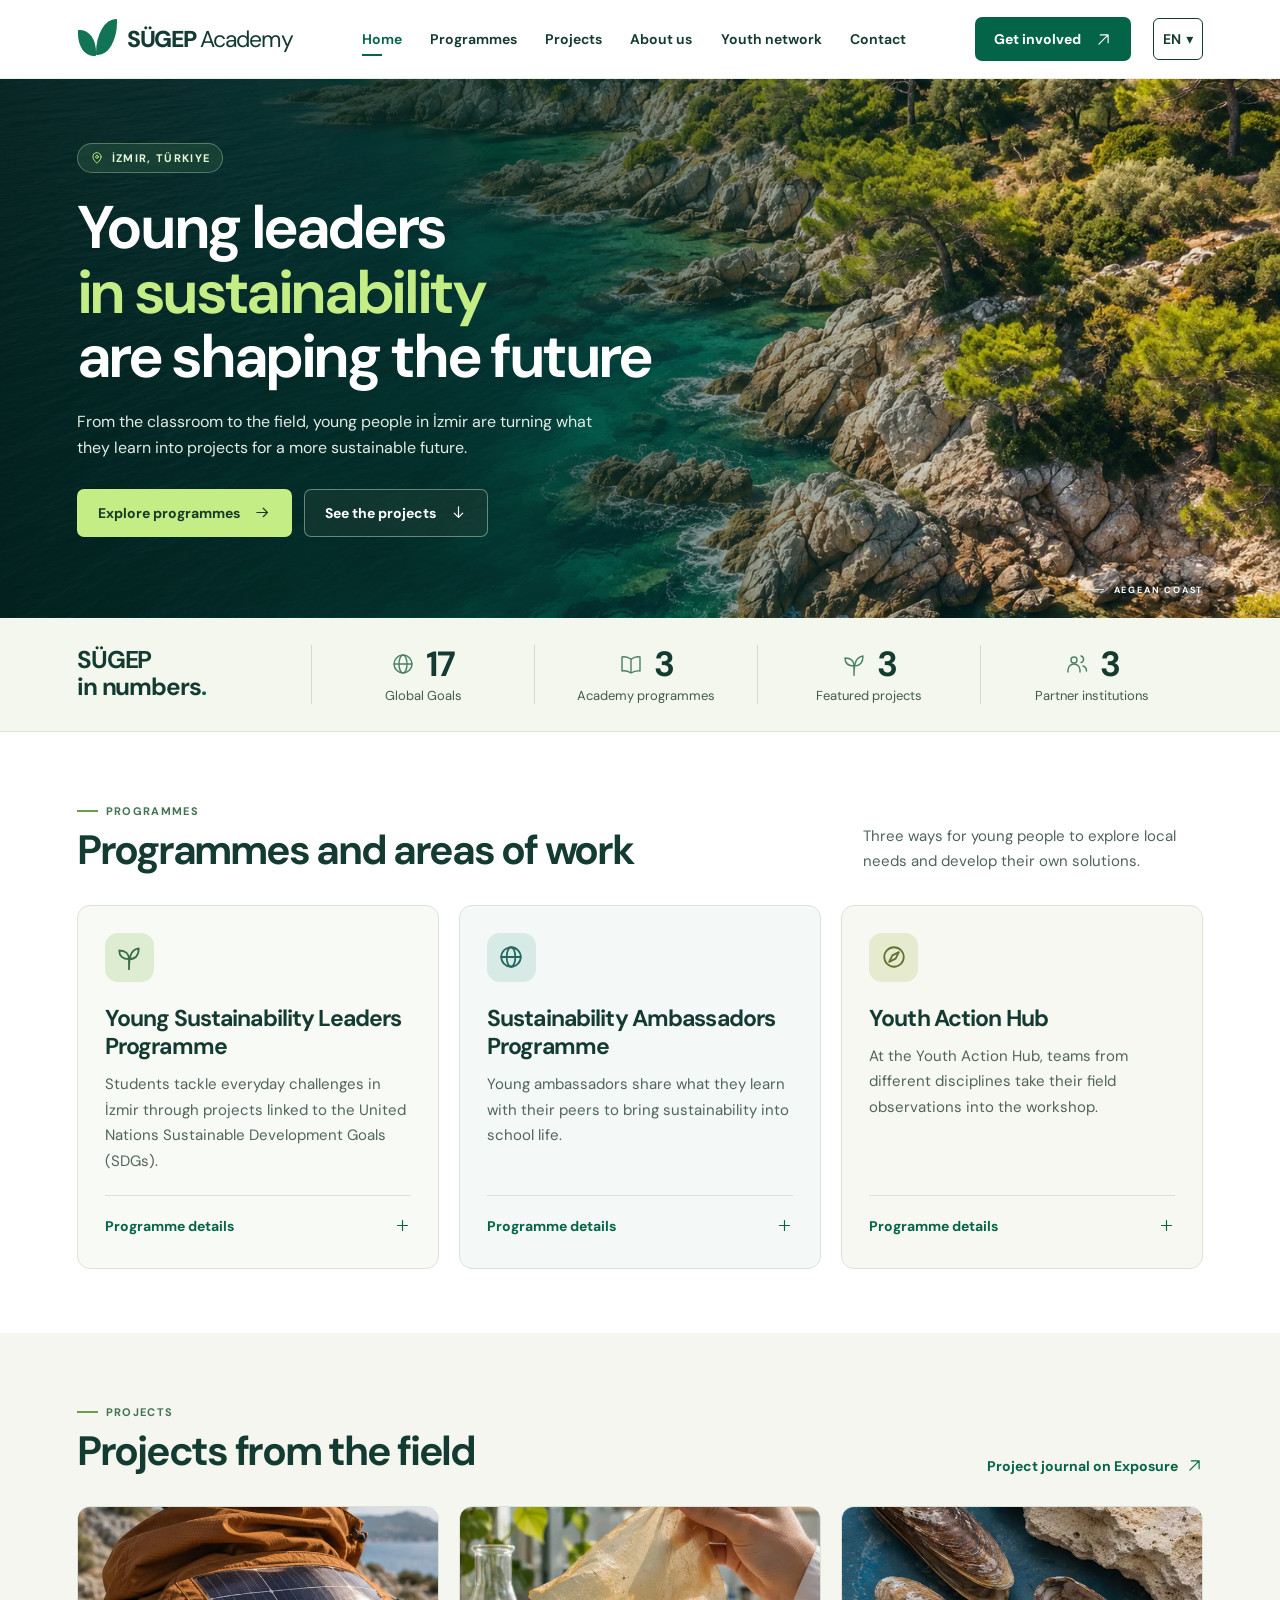
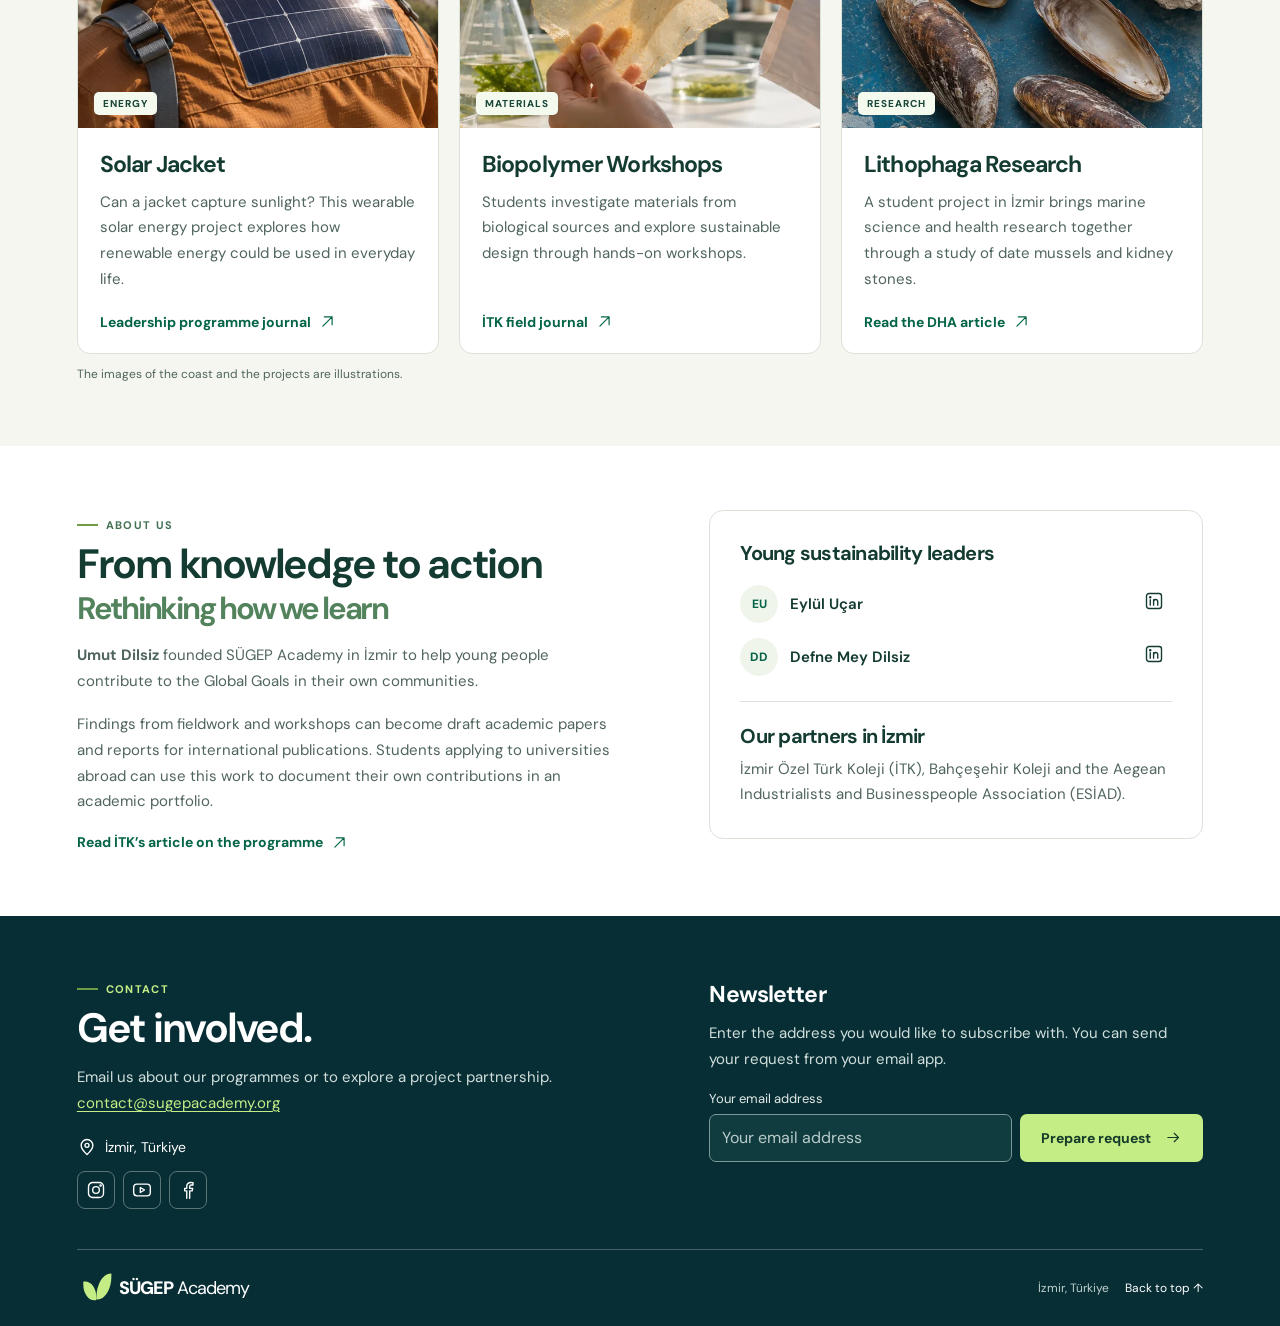
==== en/index.html @ 717e6f3e "Offer Academy and Youth in Turkish, English and French" ====
<!doctype html>
<html lang="en">
  <head>
    <meta charset="utf-8" />
    <meta name="viewport" content="width=device-width, initial-scale=1" />
    <title>SÜGEP Academy – Young Sustainability Leaders</title>
    <meta
      name="description"
      content="Explore SÜGEP Academy’s sustainability programmes, student field projects and young leaders in İzmir, Türkiye."
    />
    <meta name="theme-color" content="#073f34" />
    <link rel="stylesheet" href="../style.css" />
    <link rel="preload" as="image" href="../assets/ege.webp" />
    <script src="../script.js" defer></script>
    <link rel="canonical" href="https://sugepacademy.org/en/">
    <link rel="alternate" hreflang="tr" href="https://sugepacademy.org/">
    <link rel="alternate" hreflang="en" href="https://sugepacademy.org/en/">
    <link rel="alternate" hreflang="fr" href="https://sugepacademy.org/fr/">
    <link rel="alternate" hreflang="x-default" href="https://sugepacademy.org/">
    <link rel="stylesheet" href="../assets/language.css">
    <script defer src="../assets/language.js"></script>
  </head>
  <body>
    <a class="skip" href="#icerik">Skip to content</a>
    <!-- Paylaşılan çizgi ikonları tek bir yerel sembol kümesinden gelir. -->
    <svg class="symbols" xmlns="http://www.w3.org/2000/svg" aria-hidden="true">
      <defs>
        <symbol id="i-arrow" viewBox="0 0 24 24"><path d="M4 12h15m-6-6 6 6-6 6" /></symbol>
        <symbol id="i-up-right" viewBox="0 0 24 24"><path d="M5.5 18.5l13-13m-11 0h11v11" /></symbol>
        <symbol id="i-down" viewBox="0 0 24 24"><path d="M12 4v15m-6-6 6 6 6-6" /></symbol>
        <symbol id="i-pin" viewBox="0 0 24 24">
          <path d="M19 10c0 5-7 11-7 11S5 15 5 10a7 7 0 1 1 14 0Z" />
          <circle cx="12" cy="10" r="2.4" />
        </symbol>
        <symbol id="i-leaf" viewBox="0 0 24 24">
          <path d="M20.5 3.5C10 3.5 4 6 4 12.5a6.5 6.5 0 0 0 6.5 6.5c6 0 10-6 10-15.5ZM3 21l12-12" />
        </symbol>
        <symbol id="i-globe" viewBox="0 0 24 24">
          <circle cx="12" cy="12" r="9" />
          <ellipse cx="12" cy="12" rx="4" ry="9" />
          <path d="M3 12h18" />
        </symbol>
        <symbol id="i-book" viewBox="0 0 24 24">
          <path
            d="M3 5c3.4-.6 6.1.1 9 2.2C15 5.1 17.6 4.4 21 5v14c-3.4-.6-6 .2-9 2-2.9-1.8-5.6-2.6-9-2Zm9 2.2V21"
          />
        </symbol>
        <symbol id="i-users" viewBox="0 0 24 24">
          <circle cx="9" cy="8" r="3" />
          <path d="M3 20v-2a6 6 0 0 1 12 0v2m1-16a3.4 3.4 0 0 1 0 6.6M18 14c2.3.6 3.5 2.1 3.5 5" />
        </symbol>
        <symbol id="i-sprout" viewBox="0 0 24 24">
          <path d="M12 21v-7C6 14 3 11 3 6c6 0 9 3 9 8Zm0 2.5C12 9 15 5 21 4c0 7-3.2 10-9 10" />
        </symbol>
        <symbol id="i-compass" viewBox="0 0 24 24">
          <circle cx="12" cy="12" r="9" />
          <path d="m16.5 7.5-3 6-6 3 3-6Z" />
        </symbol>
        <symbol id="i-stack" viewBox="0 0 24 24">
          <path d="m12 3 9 5-9 5-9-5Zm-9 10 9 5 9-5M3 18l9 5 9-5" />
        </symbol>
        <symbol id="i-instagram" viewBox="0 0 24 24">
          <rect x="3" y="3" width="18" height="18" rx="5" />
          <circle cx="12" cy="12" r="4" />
          <circle cx="17.5" cy="6.7" r=".7" fill="currentColor" />
        </symbol>
        <symbol id="i-youtube" viewBox="0 0 24 24">
          <rect x="2" y="5" width="20" height="14" rx="4" />
          <path d="m10 9 5 3-5 3Z" />
        </symbol>
        <symbol id="i-facebook" viewBox="0 0 24 24">
          <path
            d="M14 22v-9h3l.6-3H14V8c0-1.6.6-2 2.1-2H18V3.2c-.8-.2-1.8-.2-2.5-.2-3.2 0-5 1.8-5 5v2H8v3h2.5v9"
          />
        </symbol>
        <symbol id="i-linkedin" viewBox="0 0 24 24">
          <rect x="3" y="3" width="18" height="18" rx="3" />
          <path d="M7.5 10.5V17m4-6.5V17m0-4c0-3.5 5-4 5 0v4" />
          <circle cx="7.5" cy="7.5" r=".7" fill="currentColor" />
        </symbol>
        <symbol id="i-menu" viewBox="0 0 24 24"><path d="M3 6h18M3 12h18M3 18h18" /></symbol>
        <symbol id="i-close" viewBox="0 0 24 24"><path d="m5 5 14 14m0-14L5 19" /></symbol>
        <symbol id="i-plus" viewBox="0 0 24 24"><path d="M5 12h14m-7-7v14" /></symbol>
        <symbol id="i-copy" viewBox="0 0 24 24">
          <rect x="8" y="8" width="12" height="13" rx="2" />
          <path d="M15 8V4H4v12h4" />
        </symbol>
      </defs>
    </svg>
    <!-- Kurumsal logo hazır olduğunda brand-mark alanı değiştirilebilir. -->
    <header class="site-header">
      <div class="wrap nav-row">
        <a class="brand" href="#anasayfa" aria-label="SÜGEP Academy home"
          ><span class="brand-mark" aria-hidden="true"></span><span><b>SÜGEP</b> Academy</span></a
        >
        <nav id="menu" class="nav-links" aria-label="Main navigation">
          <a href="#anasayfa">Home</a><a href="#programlar">Programmes</a
          ><a href="#projeler">Projects</a><a href="#hakkimizda">About us</a
          ><a href="./youth/">Youth network</a><a href="#iletisim">Contact</a>
        </nav>
        <a class="btn header-cta" href="#iletisim"
          >Get involved
          <svg class="icon" aria-hidden="true" focusable="false"><use href="#i-up-right"></use></svg
        ></a>
        <details class="languages">
          <summary aria-label="Choose a language · English">EN <span aria-hidden="true">▾</span></summary>
          <nav aria-label="Choose a language">
              <a href="../" hreflang="tr" lang="tr">Türkçe</a>
              <a href="./" hreflang="en" lang="en" aria-current="page">English</a>
              <a href="../fr/" hreflang="fr" lang="fr">Français</a>
          </nav>
        </details>
        <button
          class="menu-toggle"
          type="button"
          aria-controls="menu"
          aria-expanded="false" data-close-label="Close menu"
          aria-label="Open menu"
        >
          <svg class="icon" aria-hidden="true" focusable="false"><use href="#i-menu"></use></svg
          ><svg class="icon" aria-hidden="true" focusable="false"><use href="#i-close"></use></svg>
        </button>
      </div>
    </header>
    <main id="icerik">
      <section class="hero" id="anasayfa" aria-labelledby="hero-title">
        <div class="wrap hero-inner">
          <div class="place">
            <svg class="icon" aria-hidden="true" focusable="false"><use href="#i-pin"></use></svg> İzmir, Türkiye
          </div>
          <h1 id="hero-title">Young leaders <em>in sustainability</em> are shaping the future</h1>
          <p>
            From the classroom to the field, young people in İzmir are turning what they learn into projects for a more sustainable future.
          </p>
          <div class="actions">
            <a class="btn lime" href="#programlar"
              >Explore programmes
              <svg class="icon" aria-hidden="true" focusable="false"><use href="#i-arrow"></use></svg
            ></a>
            <a class="btn ghost" href="#projeler"
              >See the projects
              <svg class="icon" aria-hidden="true" focusable="false"><use href="#i-down"></use></svg
            ></a>
          </div>
        </div>
        <div class="hero-foot wrap">
          <span class="location-note"><i></i>AEGEAN COAST</span>
        </div>
      </section>
      <!-- Sayaçların son değerleri JavaScript kapalıyken de okunabilir. -->
      <section id="rakamlar" class="numbers" aria-labelledby="numbers-title">
        <div class="wrap number-row">
          <h2 id="numbers-title">SÜGEP <br />in numbers<span>.</span></h2>
          <dl class="metrics">
            <div class="metric">
              <dt>Global Goals</dt>
              <dd>
                <svg class="icon" aria-hidden="true" focusable="false"><use href="#i-globe"></use></svg
                ><span data-count="17">17</span>
              </dd>
            </div>
            <div class="metric">
              <dt>Academy programmes</dt>
              <dd>
                <svg class="icon" aria-hidden="true" focusable="false"><use href="#i-book"></use></svg
                ><span data-count="3">3</span>
              </dd>
            </div>
            <div class="metric">
              <dt>Featured projects</dt>
              <dd>
                <svg class="icon" aria-hidden="true" focusable="false"><use href="#i-sprout"></use></svg
                ><span data-count="3">3</span>
              </dd>
            </div>
            <div class="metric">
              <dt>Partner institutions</dt>
              <dd>
                <svg class="icon" aria-hidden="true" focusable="false"><use href="#i-users"></use></svg
                ><span data-count="3">3</span>
              </dd>
            </div>
          </dl>
        </div>
      </section>
      <section class="section programs" id="programlar" aria-labelledby="programs-title">
        <div class="wrap">
          <div class="section-head">
            <div>
              <span class="kicker"><i></i>PROGRAMMES</span>
              <h2 id="programs-title">Programmes and areas of work</h2>
            </div>
            <p>
              Three ways for young people to explore local needs and develop their own solutions.
            </p>
          </div>
          <div class="card-grid">
            <article class="program card tone-0">
              <span class="tile-icon"
                ><svg class="icon" aria-hidden="true" focusable="false"><use href="#i-sprout"></use></svg
              ></span>
              <h3>Young Sustainability Leaders Programme</h3>
              <p>
                Students tackle everyday challenges in İzmir through projects linked to the United Nations Sustainable Development Goals (SDGs).
              </p>
              <details>
                <summary>
                  Programme details
                  <svg class="icon" aria-hidden="true" focusable="false"><use href="#i-plus"></use></svg>
                </summary>
                <p>
                  Students choose a question to investigate in the field, record their observations and present possible solutions. Their research reports and presentations become part of their academic portfolios.
                </p>
                <a class="text-link" href="https://sugep.exposure.co/sdg-youth-leadership-program"
                  >Field journal
                  <svg class="icon" aria-hidden="true" focusable="false">
                    <use href="#i-up-right"></use></svg
                ></a>
              </details>
            </article>
            <article class="program card tone-1">
              <span class="tile-icon"
                ><svg class="icon" aria-hidden="true" focusable="false"><use href="#i-globe"></use></svg
              ></span>
              <h3>Sustainability Ambassadors Programme</h3>
              <p>
                Young ambassadors share what they learn with their peers to bring sustainability into school life.
              </p>
              <details>
                <summary>
                  Programme details
                  <svg class="icon" aria-hidden="true" focusable="false"><use href="#i-plus"></use></svg>
                </summary>
                <p>
                  Students discuss a need they have noticed at school, agree on a shared goal and design campaigns and workshops together.
                </p>
                <a class="text-link" href="https://sugep.exposure.co/izmir-turk-koleji"
                  >Field journal
                  <svg class="icon" aria-hidden="true" focusable="false">
                    <use href="#i-up-right"></use></svg
                ></a>
              </details>
            </article>
            <article class="program card tone-2">
              <span class="tile-icon"
                ><svg class="icon" aria-hidden="true" focusable="false"><use href="#i-compass"></use></svg
              ></span>
              <h3>Youth Action Hub</h3>
              <p>At the Youth Action Hub, teams from different disciplines take their field observations into the workshop.</p>
              <details>
                <summary>
                  Programme details
                  <svg class="icon" aria-hidden="true" focusable="false"><use href="#i-plus"></use></svg>
                </summary>
                <p>
                  Teams test ideas on a small scale. They help each other by sharing prototypes, material choices and field notes.
                </p>
                <a class="text-link" href="https://www.youtube.com/@sugepacademy9947"
                  >Academy videos
                  <svg class="icon" aria-hidden="true" focusable="false">
                    <use href="#i-up-right"></use></svg
                ></a>
              </details>
            </article>
          </div>
        </div>
      </section>
      <section class="section projects" id="projeler" aria-labelledby="projects-title">
        <div class="wrap">
          <div class="section-head">
            <div>
              <span class="kicker"><i></i>PROJECTS</span>
              <h2 id="projects-title">Projects from the field</h2>
            </div>
            <a class="text-link" href="https://sugep.exposure.co/"
              >Project journal on Exposure
              <svg class="icon" aria-hidden="true" focusable="false"><use href="#i-up-right"></use></svg
            ></a>
          </div>
          <div class="card-grid">
            <article class="project card">
              <div class="project-photo">
                <img src="../assets/solar.webp" width="620" height="380" alt="" loading="lazy" /><span
                  >ENERGY</span
                >
              </div>
              <div class="project-copy">
                <h3>Solar Jacket</h3>
                <p>
                  Can a jacket capture sunlight? This wearable solar energy project explores how renewable energy could be used in everyday life.
                </p>
                <a class="text-link" href="https://sugep.exposure.co/sdg-youth-leadership-program"
                  >Leadership programme journal
                  <svg class="icon" aria-hidden="true" focusable="false">
                    <use href="#i-up-right"></use></svg
                ></a>
              </div>
            </article>
            <article class="project card">
              <div class="project-photo">
                <img src="../assets/biopolimer.webp" width="620" height="380" alt="" loading="lazy" /><span
                  >MATERIALS</span
                >
              </div>
              <div class="project-copy">
                <h3>Biopolymer Workshops</h3>
                <p>
                  Students investigate materials from biological sources and explore sustainable design through hands-on workshops.
                </p>
                <a class="text-link" href="https://sugep.exposure.co/izmir-turk-koleji"
                  >İTK field journal
                  <svg class="icon" aria-hidden="true" focusable="false">
                    <use href="#i-up-right"></use></svg
                ></a>
              </div>
            </article>
            <article class="project card">
              <div class="project-photo">
                <img src="../assets/lithophaga.webp" width="620" height="380" alt="" loading="lazy" /><span
                  >RESEARCH</span
                >
              </div>
              <div class="project-copy">
                <h3>Lithophaga Research</h3>
                <p>
                  A student project in İzmir brings marine science and health research together through a study of date mussels and kidney stones.
                </p>
                <a
                  class="text-link"
                  href="https://www.dha.com.tr/yerel-haberler/izmir/liselilerden-bobrek-tasina-yonelik-bilimsel-ara-2973177"
                  >Read the DHA article
                  <svg class="icon" aria-hidden="true" focusable="false">
                    <use href="#i-up-right"></use></svg
                ></a>
              </div>
            </article>
          </div>
          <small class="credit">The images of the coast and the projects are illustrations.</small>
        </div>
      </section>
      <section class="section about" id="hakkimizda" aria-labelledby="about-title">
        <div class="wrap about-grid">
          <div>
            <span class="kicker"><i></i>ABOUT US</span>
            <h2 id="about-title">
              From knowledge to action<span class="heading-sub">Rethinking how we learn</span>
            </h2>
            <p>
              <strong>Umut Dilsiz</strong> founded SÜGEP Academy in İzmir to help young people contribute to the Global Goals in their own communities.
            </p>
            <p>
              Findings from fieldwork and workshops can become draft academic papers and reports for international publications. Students applying to universities abroad can use this work to document their own contributions in an academic portfolio.
            </p>
            <a
              class="text-link"
              href="https://www.ozelturkkoleji.com/en/we-educate-young-sustainability-leaders/"
              >Read İTK’s article on the programme
              <svg class="icon" aria-hidden="true" focusable="false"><use href="#i-up-right"></use></svg
            ></a>
          </div>
          <div class="about-panel">
            <h3>Young sustainability leaders</h3>
            <ul class="leaders">
              <li>
                <span class="initial">EU</span><span>Eylül Uçar</span
                ><a href="https://tr.linkedin.com/in/eylul-ucar" aria-label="Eylül Uçar, LinkedIn"
                  ><svg class="icon" aria-hidden="true" focusable="false">
                    <use href="#i-linkedin"></use></svg
                ></a>
              </li>
              <li>
                <span class="initial">DD</span><span>Defne Mey Dilsiz</span
                ><a
                  href="https://tr.linkedin.com/in/defne-mey-dilsiz-5473402ba"
                  aria-label="Defne Mey Dilsiz, LinkedIn"
                  ><svg class="icon" aria-hidden="true" focusable="false">
                    <use href="#i-linkedin"></use></svg
                ></a>
              </li>
            </ul>
            <h3>Our partners in İzmir</h3>
            <p>
              İzmir Özel Türk Koleji (İTK), Bahçeşehir Koleji and the Aegean Industrialists and Businesspeople Association (ESİAD).
            </p>
          </div>
        </div>
      </section>
    </main>
    <footer class="footer" id="iletisim">
      <div class="wrap footer-grid">
        <div>
          <span class="kicker"><i></i>CONTACT</span>
          <h2>Get involved.</h2>
          <p>
            Email us about our programmes or to explore a project partnership.<br>
            <a class="contact-email" href="mailto:contact@sugepacademy.org">contact@sugepacademy.org</a>
          </p>
          <address>
            <svg class="icon" aria-hidden="true" focusable="false"><use href="#i-pin"></use></svg> İzmir, Türkiye
          </address>
          <div class="social">
            <a href="https://www.instagram.com/sugep_academy/" aria-label="SÜGEP Academy, Instagram"
              ><svg class="icon" aria-hidden="true" focusable="false">
                <use href="#i-instagram"></use></svg></a
            ><a href="https://www.youtube.com/@sugepacademy9947" aria-label="SÜGEP Academy, YouTube"
              ><svg class="icon" aria-hidden="true" focusable="false">
                <use href="#i-youtube"></use></svg></a
            ><a href="https://www.facebook.com/educationforsdg/" aria-label="SÜGEP Academy, Facebook"
              ><svg class="icon" aria-hidden="true" focusable="false"><use href="#i-facebook"></use></svg
            ></a>
          </div>
        </div>
        <div class="newsletter">
          <h3>Newsletter</h3>
          <p>Enter the address you would like to subscribe with. You can send your request from your email app.</p>
          <!-- Bu statik form, adresi depolamadan kullanıcının göndereceği mesajı hazırlar. -->
          <form id="newsletter" hidden
            data-message="Hello, I would like to subscribe to the SÜGEP Academy newsletter. My email address is"
            data-ready="Your request is ready. Open the email draft to send it."
            data-copied="Message copied. You can send it to contact@sugepacademy.org."
            data-selected="The message is selected. Use your device’s copy command.">
            <label for="email">Your email address</label>
            <div class="input-row">
              <input
                type="email"
                id="email"
                autocomplete="email"
                placeholder="Your email address"
                required
              /><button type="submit" class="btn lime">
                Prepare request
                <svg class="icon" aria-hidden="true" focusable="false"><use href="#i-arrow"></use></svg>
              </button>
            </div>
          </form>
          <div id="request-panel" hidden>
            <label for="request-text">Your message</label
            ><textarea id="request-text" rows="3" readonly></textarea>
            <div class="request-actions">
              <button type="button" class="text-link" id="copy">
                Copy message
                <svg class="icon" aria-hidden="true" focusable="false">
                  <use href="#i-copy"></use>
                </svg></button
              ><a class="text-link" id="request-mail" href="mailto:contact@sugepacademy.org?subject=S%C3%9CGEP%20Academy%20newsletter%20subscription"
                >Open email draft
                <svg class="icon" aria-hidden="true" focusable="false"><use href="#i-up-right"></use></svg
              ></a>
            </div>
          </div>
          <p id="status" role="status" class="status"></p>
          <noscript
            ><a href="mailto:contact@sugepacademy.org?subject=S%C3%9CGEP%20Academy%20newsletter%20subscription"
              >Request a subscription by email</a
            ></noscript
          >
        </div>
      </div>
      <div class="wrap footer-bottom">
        <a class="brand" href="#anasayfa" aria-label="SÜGEP Academy home"
          ><span class="brand-mark" aria-hidden="true"></span><span><b>SÜGEP</b> Academy</span></a
        ><span>İzmir, Türkiye</span><a href="#anasayfa">Back to top ↑</a>
      </div>
    </footer>
  </body>
</html>
---- style.css ----
/* dm-sans-latin-ext-wght-normal */
@font-face {
  font-family: "DM Sans";
  font-style: normal;
  font-display: swap;
  font-weight: 100 1000;
  src: url(./assets/dm-sans-latin-ext-wght-normal.woff2) format("woff2-variations");
  unicode-range:
    U+0100-02BA, U+02BD-02C5, U+02C7-02CC, U+02CE-02D7, U+02DD-02FF, U+0304, U+0308, U+0329, U+1D00-1DBF,
    U+1E00-1E9F, U+1EF2-1EFF, U+2020, U+20A0-20AB, U+20AD-20C0, U+2113, U+2C60-2C7F, U+A720-A7FF;
}

/* dm-sans-latin-wght-normal */
@font-face {
  font-family: "DM Sans";
  font-style: normal;
  font-display: swap;
  font-weight: 100 1000;
  src: url(./assets/dm-sans-latin-wght-normal.woff2) format("woff2-variations");
  unicode-range:
    U+0000-00FF, U+0131, U+0152-0153, U+02BB-02BC, U+02C6, U+02DA, U+02DC, U+0304, U+0308, U+0329,
    U+2000-206F, U+20AC, U+2122, U+2191, U+2193, U+2212, U+2215, U+FEFF, U+FFFD;
}
/* Renkler, içerik genişliği ve sabit menü yüksekliği tek noktadan yönetilir. */
:root {
  --ink: #143b31;
  --green: #046447;
  --deep: #082e35;
  --lime: #c4ed86;
  --pale: #f0f5ec;
  --muted: #50655c;
  --line: #dbe3d9;
  --nav-height: 78px;
  font-family: "DM Sans", system-ui, sans-serif;
  color: var(--ink);
  background: #fff;
}
* {
  box-sizing: border-box;
}
body {
  margin: 0;
}
html {
  scroll-padding-top: calc(var(--nav-height) + 12px);
}
h1,
h2,
h3,
p,
dl,
dd {
  margin: 0;
}
a {
  color: inherit;
  text-decoration: none;
}
button,
input,
textarea {
  font: inherit;
}
button,
summary {
  cursor: pointer;
}
a:focus-visible,
button:focus-visible,
summary:focus-visible,
input:focus-visible,
textarea:focus-visible {
  outline: 3px solid #e9ad1c;
  outline-offset: 3px;
}
[hidden] {
  display: none !important;
}
.symbols {
  position: absolute;
  width: 0;
  height: 0;
  overflow: hidden;
}
.icon {
  width: 20px;
  height: 20px;
  flex: none;
  fill: none;
  stroke: currentColor;
  stroke-width: 1.65;
  stroke-linecap: round;
  stroke-linejoin: round;
}
.wrap {
  width: min(88%, 1248px);
  margin-inline: auto;
}
.skip {
  position: fixed;
  top: -80px;
  left: 12px;
  z-index: 30;
  background: white;
  padding: 10px;
}
.skip:focus {
  top: 8px;
}
.site-header {
  background: #fff;
  position: sticky;
  top: 0;
  z-index: 10;
  border-bottom: 1px solid #e9eee8;
}
.nav-row {
  display: flex;
  align-items: center;
  gap: 22px;
  min-height: var(--nav-height);
}
.brand {
  display: inline-flex;
  align-items: center;
  gap: 10px;
  font-size: 23px;
  letter-spacing: -0.055em;
  white-space: nowrap;
}
.brand b {
  font-weight: 840;
}
.brand-mark {
  display: inline-block;
  width: 40px;
  height: 40px;
  position: relative;
  flex: none;
  color: #127455;
}
.brand-mark::before,
.brand-mark::after {
  content: "";
  position: absolute;
  background: currentColor;
  border-radius: 2% 85% 4% 85%;
  width: 45%;
  height: 64%;
  left: 1px;
  bottom: 3px;
}
.brand-mark::after {
  width: 52%;
  height: 89%;
  left: 19px;
  bottom: 4px;
  border-radius: 96% 2% 92% 3%;
}
.nav-links {
  display: flex;
  align-items: center;
  justify-content: center;
  gap: clamp(16px, 2.2vw, 36px);
  margin-inline: auto;
}
.nav-links a {
  position: relative;
  font-size: 14px;
  font-weight: 650;
  padding-block: 12px;
}
.nav-links a:hover,
.nav-links a[aria-current] {
  color: var(--green);
}
.nav-links a[aria-current]::after {
  content: "";
  position: absolute;
  bottom: 4px;
  left: 0;
  width: 20px;
  border-bottom: 2px solid var(--green);
}
.btn {
  display: inline-flex;
  align-items: center;
  justify-content: center;
  gap: 14px;
  border-radius: 7px;
  font-weight: 720;
  font-size: 14px;
  padding: 14px 20px;
  line-height: 1.3;
  border: 1px solid transparent;
}
.btn .icon {
  width: 17px;
  height: 17px;
}
.header-cta {
  background: var(--green);
  color: #fff;
  padding: 12px 18px;
}
.header-cta:hover {
  background: #124c3a;
}
.menu-toggle {
  display: none;
  background: white;
  border: 1px solid var(--line);
  color: var(--ink);
  padding: 8px;
  border-radius: 6px;
}
.menu-toggle .icon:last-child,
.menu-toggle[aria-expanded="true"] .icon:first-child {
  display: none;
}
.menu-toggle[aria-expanded="true"] .icon:last-child {
  display: block;
}

/* Koyu katman, açık renkli başlığın fotoğraf üzerinde okunmasını sağlar. */
.hero {
  position: relative;
  isolation: isolate;
  color: #fff;
  background-color: #103d38;
  background-image:
    linear-gradient(
      90deg,
      rgba(3, 31, 26, 0.93) 0%,
      rgba(4, 39, 31, 0.81) 33%,
      rgba(4, 43, 36, 0.41) 59%,
      rgba(3, 32, 31, 0.03) 82%
    ),
    url("./assets/ege.webp");
  background-size: cover;
  background-position:
    center,
    center 49%;
}
.hero-inner {
  padding-block: clamp(54px, 5vw, 78px) clamp(68px, 6.3vw, 96px);
}
.place,
.kicker {
  display: inline-flex;
  align-items: center;
  gap: 8px;
  font-size: 11px;
  font-weight: 750;
  letter-spacing: 0.12em;
}
.place {
  border: 1px solid #aac3ac70;
  border-radius: 100px;
  background: #214d3c9c;
  padding: 7px 12px;
  color: #e5f5d7;
  text-transform: uppercase;
}
.place .icon {
  width: 14px;
  height: 14px;
  stroke: var(--lime);
}
.hero h1 {
  font-size: clamp(48px, 4.7vw, 78px);
  font-weight: 650;
  letter-spacing: -0.056em;
  line-height: 1.075;
  max-width: 13em;
  margin-block: 23px 19px;
  text-wrap: balance;
}
.hero h1 em {
  display: block;
  color: var(--lime);
  font-style: normal;
}
.hero p {
  color: #e2ece6;
  max-width: 550px;
  line-height: 1.62;
  font-size: clamp(16px, 1.23vw, 19px);
}
.actions {
  display: flex;
  flex-wrap: wrap;
  gap: 12px;
  margin-top: 28px;
}
.lime {
  background: var(--lime);
  color: #163b29;
}
.lime:hover {
  background: #d6faa0;
}
.ghost {
  color: white;
  border-color: #acc2b293;
  background: #20413878;
}
.ghost:hover {
  background: #345d4d;
}
.hero-foot {
  position: absolute;
  bottom: 22px;
  left: 0;
  right: 0;
  text-align: right;
  pointer-events: none;
}
.location-note {
  display: inline-flex;
  align-items: center;
  gap: 10px;
  color: white;
  font-size: 9px;
  letter-spacing: 0.2em;
  font-weight: 750;
  text-shadow: 0 1px 3px #152e28;
}
.location-note i {
  width: 26px;
  height: 1px;
  background: #d4e5d6;
}

/* Nihai sayılar HTML'de bulunur. Hareket tercihini JavaScript denetler. */
.numbers {
  border-bottom: 1px solid var(--line);
  background: #f3f7ed;
}
.number-row {
  display: grid;
  grid-template-columns: 1.05fr 4fr;
  align-items: center;
  padding-block: 27px;
}
.number-row h2 {
  font-size: clamp(21px, 1.9vw, 31px);
  line-height: 1.1;
  font-weight: 690;
  letter-spacing: -0.045em;
}
.number-row h2 span {
  color: var(--green);
}
.metrics {
  display: grid;
  grid-template-columns: repeat(4, 1fr);
}
.metric {
  display: flex;
  flex-direction: column-reverse;
  align-items: center;
  gap: 3px;
  border-left: 1px solid #cfdccc;
}
.metric dd {
  display: flex;
  align-items: center;
  gap: 11px;
  font-size: 35px;
  font-weight: 680;
  letter-spacing: -0.055em;
  line-height: 1.12;
}
.metric dd .icon {
  color: #498061;
  width: 24px;
  height: 24px;
  stroke-width: 1.4;
}
.metric dt {
  font-size: 13px;
  color: #425c4c;
}
.section {
  padding-block: clamp(54px, 5vw, 76px);
}
.kicker {
  color: #447353;
}
.kicker i {
  width: 21px;
  height: 2px;
  background: #6e9d46;
}
.section h2,
.footer h2 {
  font-size: clamp(33px, 3.2vw, 49px);
  line-height: 1.12;
  letter-spacing: -0.055em;
  font-weight: 670;
  margin-top: 10px;
}
.section-head {
  display: flex;
  justify-content: space-between;
  align-items: end;
  gap: 25px;
  margin-bottom: 31px;
}
.section-head > p {
  font-size: 15px;
  line-height: 1.65;
  max-width: 340px;
  color: var(--muted);
}
.card-grid {
  display: grid;
  grid-template-columns: repeat(3, minmax(0, 1fr));
  gap: 20px;
  align-items: start;
}
.card {
  border: 1px solid var(--line);
  border-radius: 13px;
  overflow: hidden;
}
.program {
  padding: 27px;
  background: #f8faf5;
  display: flex;
  flex-direction: column;
  align-self: stretch;
}
.program.tone-1 {
  background: #f4f8f7;
}
.program.tone-2 {
  background: #f7f8f1;
}
.tile-icon {
  align-self: start;
  display: grid;
  place-items: center;
  width: 49px;
  height: 49px;
  border-radius: 13px;
  background: #deedd2;
  color: #386d45;
  margin-bottom: 22px;
}
.tone-1 .tile-icon {
  background: #d7eae6;
  color: #23685f;
}
.tone-2 .tile-icon {
  background: #e6ebcf;
  color: #637233;
}
.tile-icon .icon {
  width: 26px;
  height: 26px;
}
h3 {
  font-size: 23px;
  font-weight: 680;
  letter-spacing: -0.038em;
  line-height: 1.22;
}
.card p,
.about p,
.footer p {
  font-size: 15px;
  line-height: 1.72;
  color: var(--muted);
}
.card p {
  margin: 12px 0 20px;
}
.program details {
  border-top: 1px solid var(--line);
  margin-top: auto;
  padding-top: 15px;
}
summary,
.text-link {
  display: inline-flex;
  align-items: center;
  gap: 8px;
  color: var(--green);
  font-size: 14px;
  font-weight: 700;
}
summary {
  display: flex;
  justify-content: space-between;
  list-style: none;
  min-height: 30px;
}
summary::-webkit-details-marker {
  display: none;
}
summary .icon,
.text-link .icon {
  width: 17px;
  height: 17px;
}
details[open] summary .icon {
  transform: rotate(45deg);
}
.text-link:hover,
summary:hover {
  text-decoration: underline;
  text-underline-offset: 4px;
}
.projects {
  background: #f4f6ef;
}
.project {
  background: #fff;
  align-self: stretch;
  display: flex;
  flex-direction: column;
}
.project-photo {
  position: relative;
}
.project-photo img {
  display: block;
  width: 100%;
  height: auto;
  aspect-ratio: 620 / 380;
  object-fit: cover;
}
.project-photo span {
  position: absolute;
  bottom: 13px;
  left: 16px;
  border-radius: 5px;
  padding: 5px 9px;
  color: #1b463a;
  background: #f4faee;
  font-size: 10px;
  font-weight: 800;
  letter-spacing: 0.1em;
}
.project-copy {
  display: flex;
  flex: 1;
  align-items: start;
  flex-direction: column;
  padding: 22px;
}
.project-copy .text-link {
  margin-top: auto;
}
.credit {
  display: block;
  margin-top: 12px;
  font-size: 12px;
  color: var(--muted);
}
.about-grid,
.footer-grid {
  display: grid;
  grid-template-columns: 1.1fr 1fr;
  gap: clamp(40px, 7vw, 110px);
}
.heading-sub {
  display: block;
  color: #53835c;
  font-size: 0.76em;
  margin-top: 4px;
}
.about p {
  margin-top: 17px;
}
.about .text-link {
  margin-top: 18px;
}
.about-panel {
  padding: 30px;
  border: 1px solid var(--line);
  border-radius: 14px;
  align-self: start;
}
.about-panel h3 {
  font-size: 20px;
}
.about-panel p {
  margin-top: 8px;
}
.leaders {
  list-style: none;
  padding: 0 0 18px;
  margin: 12px 0 22px;
  border-bottom: 1px solid var(--line);
}
.leaders li {
  display: flex;
  align-items: center;
  gap: 12px;
  padding-block: 6px;
  font-size: 15px;
  font-weight: 620;
}
.leaders a {
  margin-left: auto;
  padding: 8px;
}
.initial {
  border-radius: 50%;
  background: var(--pale);
  display: grid;
  place-items: center;
  width: 38px;
  height: 38px;
  color: var(--green);
  font-size: 12px;
  font-weight: 740;
}
.footer {
  background: var(--deep);
  color: white;
  padding-top: 58px;
}
.footer .kicker {
  color: var(--lime);
}
.footer p {
  color: #d0dfdc;
  max-width: 480px;
  margin-top: 13px;
}
.footer address {
  display: flex;
  align-items: center;
  gap: 8px;
  font-style: normal;
  margin-top: 20px;
  font-size: 14px;
}
.social {
  display: flex;
  gap: 8px;
  margin-top: 14px;
}
.social a {
  border: 1px solid #597577;
  border-radius: 8px;
  width: 38px;
  height: 38px;
  display: grid;
  place-items: center;
}
.social a:hover {
  background: #19474b;
}
.newsletter {
  margin-top: 6px;
}
.newsletter label {
  display: block;
  font-size: 13px;
  margin: 17px 0 7px;
  color: #e2eae6;
}
.input-row,
.request-actions {
  display: flex;
  flex-wrap: wrap;
  gap: 8px;
}
.input-row input,
.newsletter textarea {
  border: 1px solid #7b9998;
  border-radius: 7px;
  background: #103c40;
  color: white;
  padding: 12px;
  min-width: 0;
}
.input-row input {
  flex: 1 1 160px;
}
.input-row input::placeholder {
  color: #b9cbc9;
}
.newsletter textarea {
  width: 100%;
  resize: vertical;
}
.request-actions {
  margin-top: 10px;
  gap: 17px;
}
.request-actions .text-link {
  color: var(--lime);
}
.request-actions button {
  border: 0;
  padding: 0;
  background: none;
}
.footer .status {
  font-size: 13px;
}
.footer-bottom {
  display: flex;
  align-items: center;
  gap: 16px;
  margin-top: 40px;
  padding-block: 18px;
  border-top: 1px solid #456368;
  font-size: 12px;
}
.footer-bottom .brand {
  font-size: 18px;
}
.footer-bottom .brand-mark {
  color: var(--lime);
  transform: scale(0.72);
  margin-right: -8px;
}
.footer-bottom > span {
  margin-left: auto;
  color: #bed0cd;
}

/* Dar ekranlarda menü düğmesi yalnızca JavaScript çalışırken görünür. */
@media (max-width: 940px) {
  :root {
    --nav-height: 66px;
  }
  .wrap {
    width: 90%;
  }
  .nav-row {
    flex-wrap: wrap;
    gap: 10px;
    padding-block: 10px;
  }
  .brand {
    margin-right: auto;
  }
  .nav-links {
    order: 4;
    width: 100%;
    justify-content: space-around;
    gap: 8px;
  }
  .js .menu-toggle {
    display: grid;
    place-items: center;
    min-width: 42px;
    min-height: 42px;
  }
  .js .nav-links {
    display: none;
    position: absolute;
    top: 100%;
    left: 0;
    padding: 12px 5% 16px;
    background: white;
    border-bottom: 1px solid var(--line);
  }
  .js .nav-links.is-open {
    display: grid;
    justify-content: stretch;
  }
  .nav-links a[aria-current]::after {
    display: none;
  }
  .card-grid {
    gap: 12px;
  }
  .program,
  .project-copy {
    padding: 19px;
  }
  .section-head > p {
    max-width: 265px;
  }
  .hero h1 {
    font-size: clamp(48px, 7vw, 65px);
  }
  .about-grid,
  .footer-grid {
    gap: 32px;
  }
}
@media (max-width: 700px) {
  .hero {
    background-position:
      center,
      62% center;
    background-image:
      linear-gradient(90deg, #082e27e8, #0c332ac7 50%, #0c332a76), url("./assets/ege.webp");
  }
  .hero-inner {
    padding-block: 46px 63px;
  }
  .hero h1 {
    font-size: clamp(39px, 8.6vw, 58px);
  }
  .hero p {
    max-width: 440px;
  }
  .hero-foot {
    bottom: 12px;
  }
  .number-row {
    display: block;
    padding: 21px 0;
  }
  .number-row h2 {
    font-size: 21px;
  }
  .number-row h2 br {
    display: none;
  }
  .number-row h2 br::after {
    content: " ";
  }
  .number-row h2 {
    word-spacing: 0.02em;
  }
  .metrics {
    margin-top: 18px;
  }
  .metric:first-child {
    border: 0;
  }
  .metric dd {
    font-size: 27px;
    gap: 6px;
  }
  .metric dd .icon {
    width: 19px;
    height: 19px;
  }
  .metric dt {
    text-align: center;
    font-size: 11px;
  }
  .section-head {
    display: grid;
    gap: 12px;
    margin-bottom: 20px;
  }
  .section-head > p {
    max-width: 480px;
  }
  .card-grid,
  .about-grid,
  .footer-grid {
    grid-template-columns: minmax(0, 1fr);
  }
  .card-grid {
    gap: 16px;
  }
  .tile-icon {
    margin-bottom: 16px;
  }
  .program,
  .project-copy,
  .about-panel {
    padding: 22px;
  }
  .footer-bottom {
    flex-wrap: wrap;
  }
}
@media (max-width: 420px) {
  .brand {
    font-size: 19px;
    gap: 5px;
  }
  .brand-mark {
    transform: scale(0.83);
    transform-origin: left center;
    margin-right: -5px;
  }
  .header-cta {
    font-size: 12px;
    padding: 10px;
    gap: 5px;
  }
  .nav-row {
    gap: 6px;
  }
  .nav-links {
    flex-wrap: wrap;
  }
  .hero-inner {
    padding-block: 38px 45px;
  }
  .hero h1 {
    font-size: clamp(32px, 9vw, 39px);
  }
  .actions {
    gap: 8px;
  }
  .actions .btn {
    padding: 12px;
    gap: 7px;
    font-size: 13px;
  }
  .metric dd .icon {
    display: none;
  }
  .footer-bottom > span {
    display: none;
  }
}
.sr-only {
  position: absolute;
  width: 1px;
  height: 1px;
  padding: 0;
  margin: -1px;
  overflow: hidden;
  clip-path: inset(50%);
  white-space: nowrap;
  border: 0;
}

@media (max-width: 700px) {
  .metric {
    display: grid;
    grid-template-rows: auto 1fr;
    justify-items: center;
    align-items: start;
  }
  .metric dd {
    grid-row: 1;
  }
  .metric dt {
    grid-row: 2;
  }
}
@media (max-width: 520px) {
  .js .nav-row {
    flex-wrap: nowrap;
  }
  .nav-row .brand {
    gap: 5px;
    font-size: 18px;
  }
  .nav-row .brand-mark {
    width: 30px;
    height: 32px;
    transform: none;
    margin: 0;
  }
  .nav-row .brand-mark::after {
    left: 14px;
  }
  .header-cta {
    font-size: 12px;
    padding: 10px;
    gap: 5px;
  }
  .header-cta .icon {
    width: 14px;
    height: 14px;
  }
}
@media (max-width: 360px) {
  .nav-row .brand {
    font-size: 16px;
  }
  .header-cta .icon {
    display: none;
  }
}

.contact-email {
  color: var(--lime);
  text-decoration: underline;
  text-underline-offset: 0.2em;
}
---- assets/language.css ----
/* The same compact language menu works on both the light and dark headers. */
.languages {
  position: relative;
  flex: none;
  color: inherit;
  font-size: 14px;
}
.languages > summary {
  display: flex;
  align-items: center;
  justify-content: center;
  gap: 5px;
  min-height: 42px;
  padding: 0 9px;
  border: 1px solid currentColor;
  border-radius: 6px;
  list-style: none;
  color: inherit;
  font: inherit;
  font-weight: 650;
  cursor: pointer;
}
.languages summary::-webkit-details-marker { display: none; }
.languages nav {
  position: absolute;
  z-index: 2;
  top: calc(100% + 5px);
  right: 0;
  min-width: 135px;
  padding: 4px;
  border: 1px solid #bccdc4;
  border-radius: 8px;
  box-shadow: 0 5px 16px #17362c24;
  color: #143b31;
  background: white;
}
.languages a { display: block; padding: 9px 12px; border-radius: 4px; }
.languages a:hover, .languages a:focus-visible { background: #edf4e8; }
.languages a[aria-current] { font-weight: 750; text-decoration: underline; text-underline-offset: 3px; }
.languages summary:focus-visible { outline: 3px solid #d39721; outline-offset: 3px; }

@media (max-width: 1160px) {
  .header-cta, .nav-cta { display: none; }
  .nav-row, .nav { gap: 9px; }
}
@media (max-width: 850px) {
  .nav > .languages { margin-inline-start: auto; }
  .nav .brand small { max-width: 19em; }
}
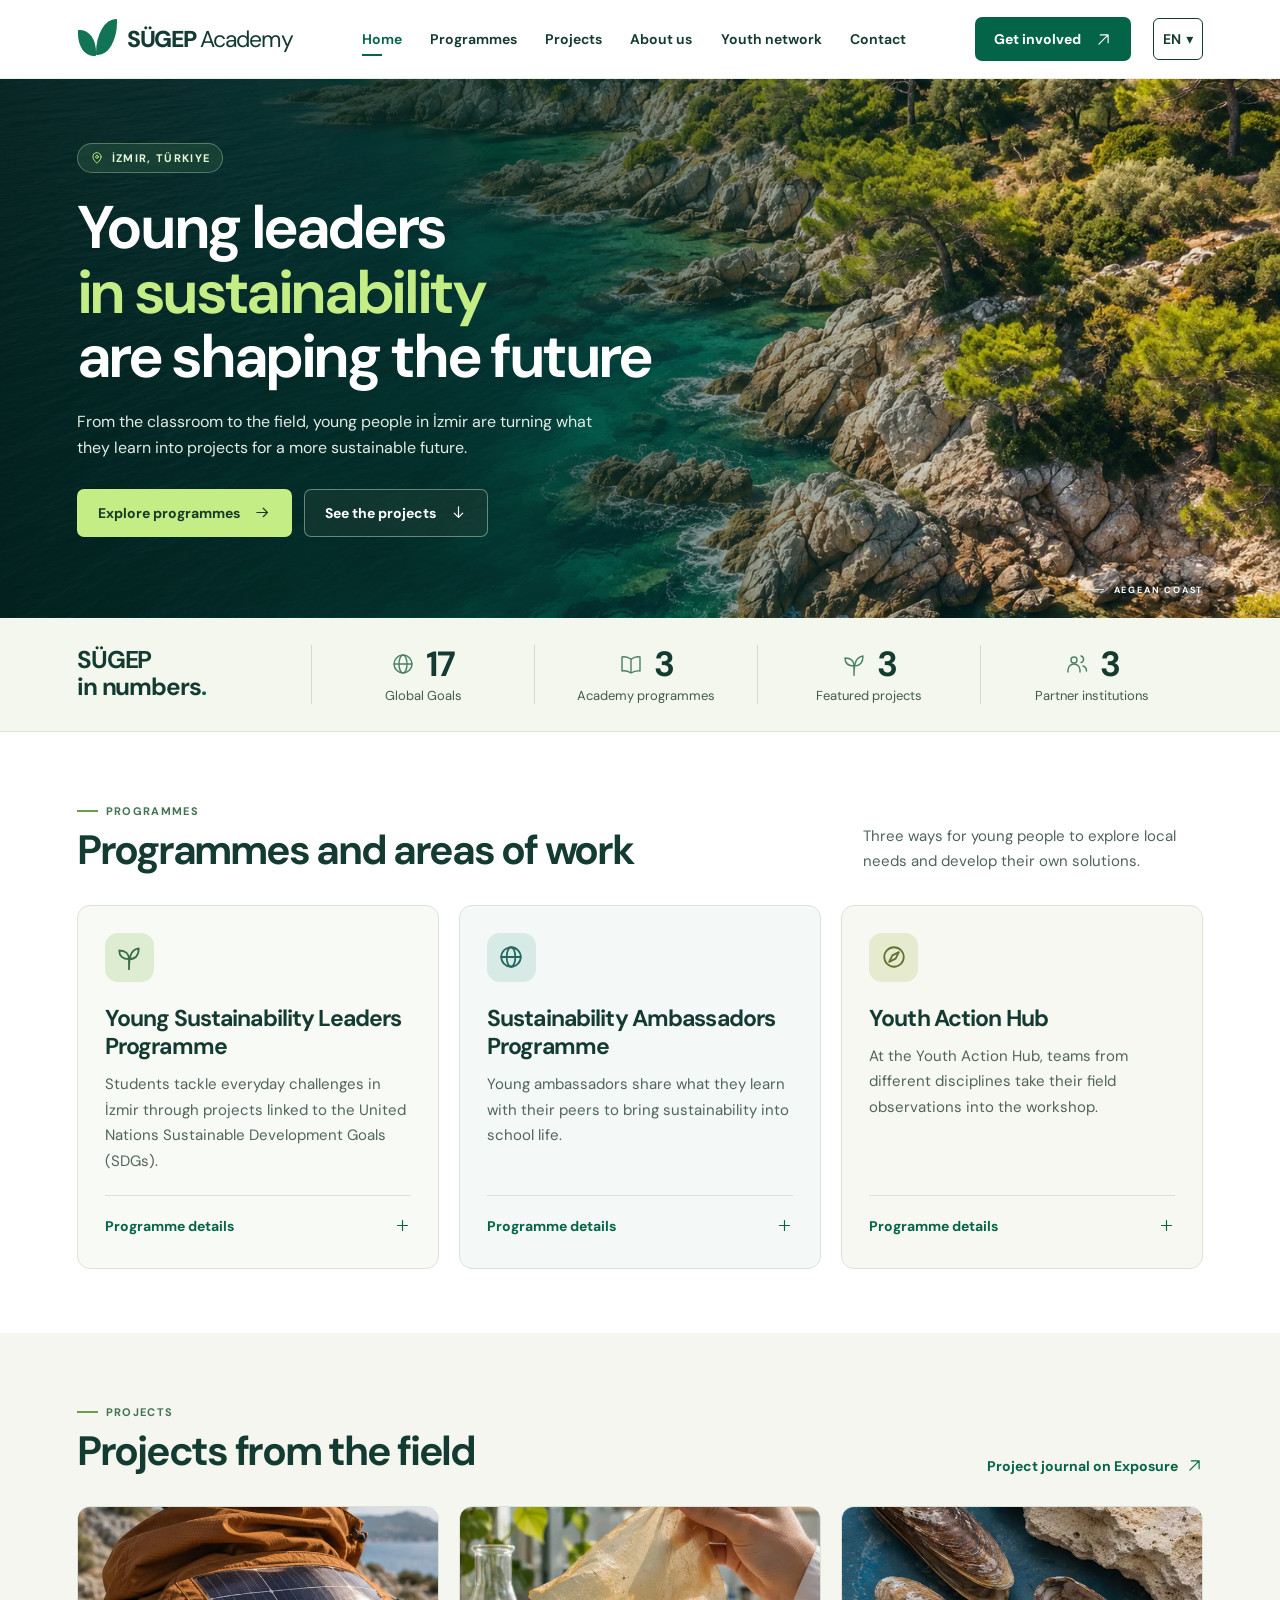
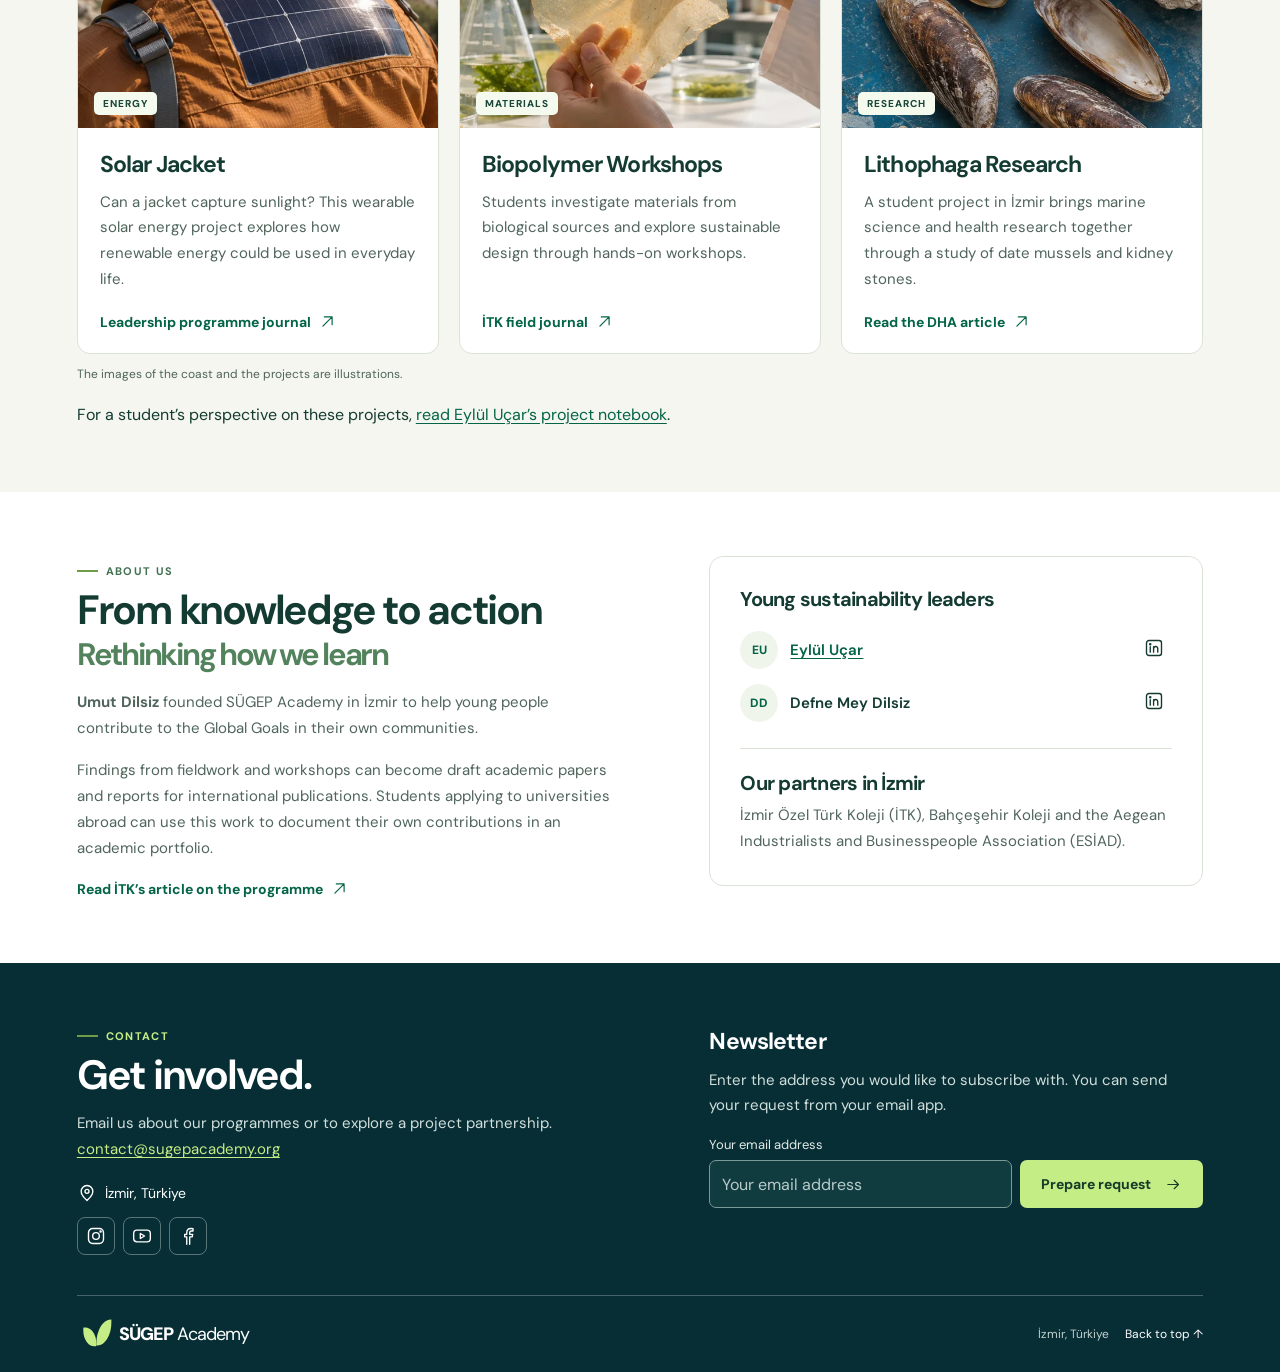
==== commit 68db5765: "Link Academy field projects and youth leader profile to Eylül’s notebook" ====
--- a/en/index.html
+++ b/en/index.html
@@ -336,6 +336,7 @@
             </article>
           </div>
           <small class="credit">The images of the coast and the projects are illustrations.</small>
+          <p class="field-note">For a student’s perspective on these projects, <a href="https://eylulucar.com/en/projets/academie/">read Eylül Uçar’s project notebook</a>.</p>
         </div>
       </section>
       <section class="section about" id="hakkimizda" aria-labelledby="about-title">
@@ -362,7 +363,7 @@
             <h3>Young sustainability leaders</h3>
             <ul class="leaders">
               <li>
-                <span class="initial">EU</span><span>Eylül Uçar</span
+                <span class="initial">EU</span><span><a class="leader-profile" href="https://eylulucar.com/en/" aria-label="Eylül Uçar’s portfolio">Eylül Uçar</a></span
                 ><a href="https://tr.linkedin.com/in/eylul-ucar" aria-label="Eylül Uçar, LinkedIn"
                   ><svg class="icon" aria-hidden="true" focusable="false">
                     <use href="#i-linkedin"></use></svg
--- a/style.css
+++ b/style.css
@@ -980,3 +980,6 @@
   text-decoration: underline;
   text-underline-offset: 0.2em;
 }
+.field-note { margin: 1.25rem 0 0; line-height: 1.65; }
+.field-note a, .leaders .leader-profile { color: var(--green); text-decoration: underline; text-underline-offset: 3px; }
+.leaders .leader-profile { padding: 0; }
